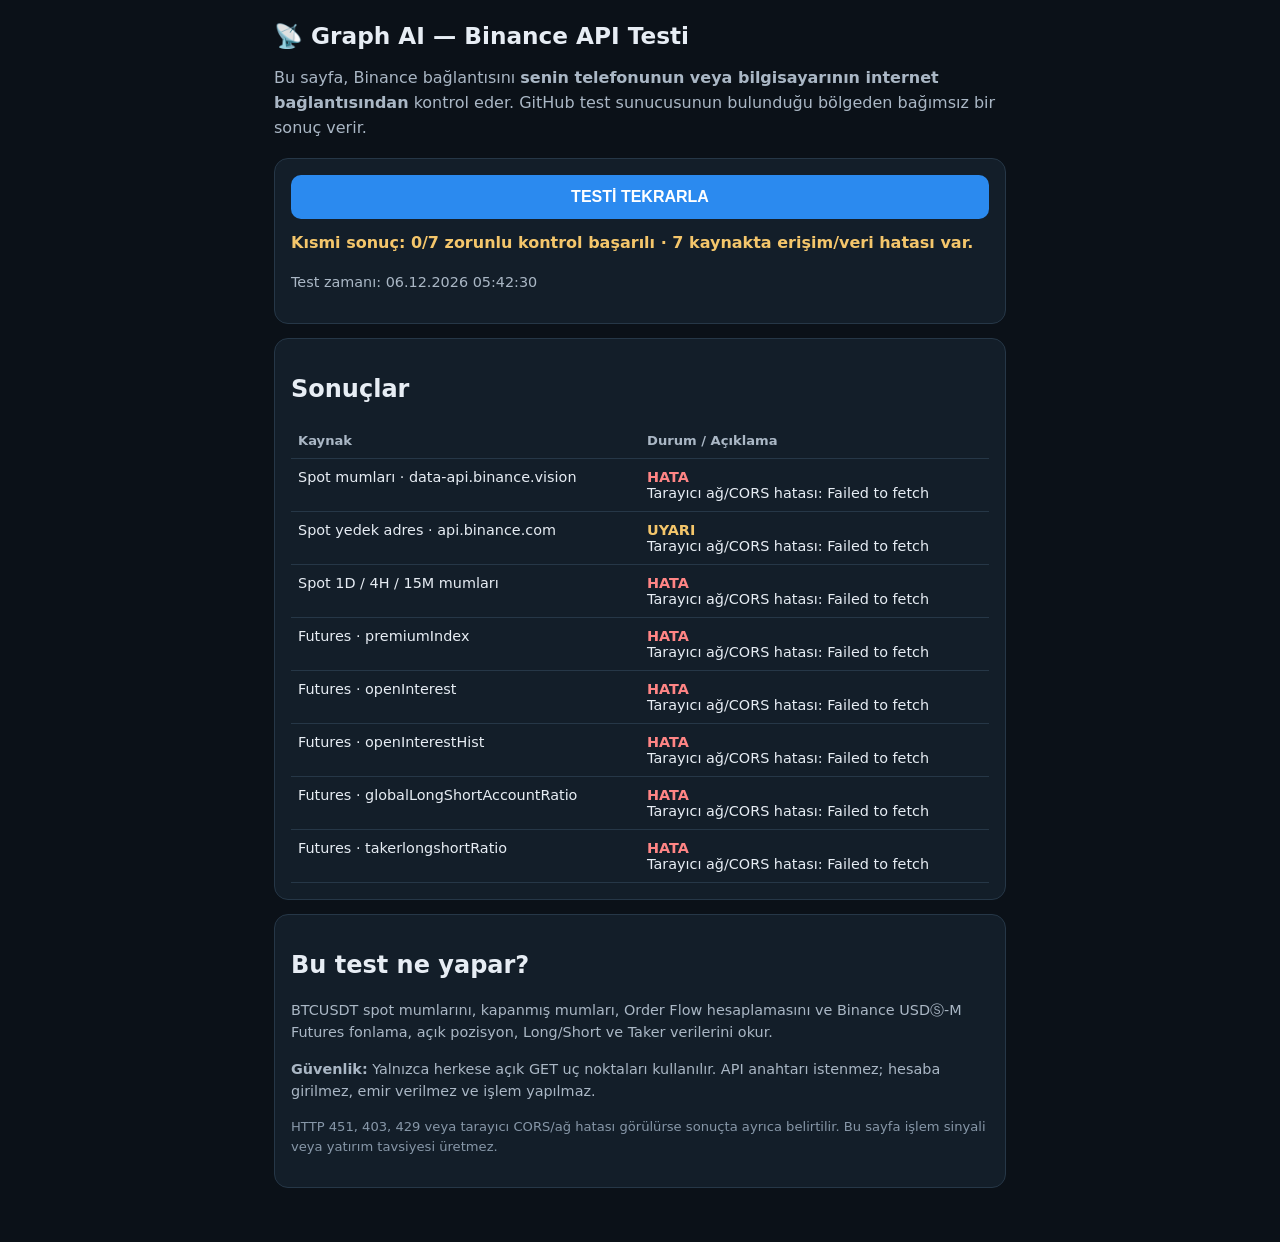
==== binance-api-check.html @ ad3826c0 "test: add browser-side Binance API diagnostic page" ====
<!doctype html>
<html lang="tr">
<head>
  <meta charset="utf-8">
  <meta name="viewport" content="width=device-width, initial-scale=1">
  <meta name="theme-color" content="#0b1118">
  <title>Graph AI — Binance API Bağlantı Testi</title>
  <style>
    :root { color-scheme: dark; font-family: system-ui, -apple-system, Segoe UI, sans-serif; background: #0b1118; color: #e7edf4; }
    * { box-sizing: border-box; }
    body { margin: 0; padding: 22px 14px 40px; max-width: 760px; margin-inline: auto; }
    header { margin-bottom: 18px; }
    h1 { font-size: 1.45rem; margin: 0 0 6px; }
    p { color: #aab7c5; line-height: 1.55; }
    .card { background: #131e29; border: 1px solid #263747; border-radius: 14px; padding: 16px; margin: 14px 0; }
    button { border: 0; border-radius: 10px; padding: 13px 18px; width: 100%; background: #2b8aef; color: white; font-weight: 700; font-size: 1rem; }
    button:disabled { opacity: .6; }
    #summary { font-weight: 700; margin: 12px 0 0; }
    .muted { font-size: .9rem; }
    table { width: 100%; border-collapse: collapse; table-layout: fixed; }
    th, td { padding: 10px 7px; border-bottom: 1px solid #263747; text-align: left; vertical-align: top; overflow-wrap: anywhere; }
    th { color: #aab7c5; font-size: .82rem; }
    td { font-size: .9rem; }
    td:first-child { width: 44%; }
    .ok { color: #55d69e; font-weight: 700; }
    .bad { color: #ff8585; font-weight: 700; }
    .warn { color: #f4c66b; font-weight: 700; }
    code { color: #a9d2ff; }
    .foot { font-size: .82rem; color: #8797a8; }
  </style>
</head>
<body>
  <header>
    <h1>📡 Graph AI — Binance API Testi</h1>
    <p>Bu sayfa, Binance bağlantısını <strong>senin telefonunun veya bilgisayarının internet bağlantısından</strong> kontrol eder. GitHub test sunucusunun bulunduğu bölgeden bağımsız bir sonuç verir.</p>
  </header>

  <section class="card">
    <button id="run" type="button">CANLI API TESTİNİ BAŞLAT</button>
    <p id="summary" role="status" aria-live="polite">Test henüz başlatılmadı.</p>
    <p id="time" class="muted"></p>
  </section>

  <section class="card">
    <h2>Sonuçlar</h2>
    <table>
      <thead><tr><th>Kaynak</th><th>Durum / Açıklama</th></tr></thead>
      <tbody id="results">
        <tr><td colspan="2">Testi başlatınca sonuçlar burada görünecek.</td></tr>
      </tbody>
    </table>
  </section>

  <section class="card">
    <h2>Bu test ne yapar?</h2>
    <p class="muted">BTCUSDT spot mumlarını, kapanmış mumları, Order Flow hesaplamasını ve Binance USDⓈ-M Futures fonlama, açık pozisyon, Long/Short ve Taker verilerini okur.</p>
    <p class="muted"><strong>Güvenlik:</strong> Yalnızca herkese açık GET uç noktaları kullanılır. API anahtarı istenmez; hesaba girilmez, emir verilmez ve işlem yapılmaz.</p>
    <p class="foot">HTTP 451, 403, 429 veya tarayıcı CORS/ağ hatası görülürse sonuçta ayrıca belirtilir. Bu sayfa işlem sinyali veya yatırım tavsiyesi üretmez.</p>
  </section>

  <script>
    (function () {
      'use strict';
      const HOUR = 60 * 60 * 1000;
      const runButton = document.getElementById('run');
      const resultsBody = document.getElementById('results');
      const summary = document.getElementById('summary');
      const timeLabel = document.getElementById('time');

      function requestJson(url, timeoutMs) {
        const controller = new AbortController();
        const timer = setTimeout(() => controller.abort(), timeoutMs || 12000);
        return fetch(url, {
          method: 'GET',
          mode: 'cors',
          cache: 'no-store',
          credentials: 'omit',
          headers: { Accept: 'application/json' },
          signal: controller.signal
        }).then(async response => {
          const text = await response.text();
          if (!response.ok) throw new Error('HTTP ' + response.status + (text ? ' — ' + text.slice(0, 140) : ''));
          try { return JSON.parse(text); }
          catch (_) { throw new Error('Sunucu geçerli JSON döndürmedi.'); }
        }).catch(error => {
          if (error && error.name === 'AbortError') throw new Error('Zaman aşımı (' + Math.round((timeoutMs || 12000) / 1000) + ' sn).');
          if (error instanceof TypeError) throw new Error('Tarayıcı ağ/CORS hatası: ' + error.message);
          throw error;
        }).finally(() => clearTimeout(timer));
      }

      function assert(condition, message) {
        if (!condition) throw new Error(message);
      }

      function validateKlines(rows, tf) {
        assert(Array.isArray(rows) && rows.length >= 20, 'En az 20 mum alınamadı.');
        const now = Date.now();
        const closed = rows.filter(row => Array.isArray(row) && Number(row[6]) < now);
        assert(closed.length >= 15, 'Yeterli kapanmış mum yok.');
        for (const row of rows) {
          assert(Array.isArray(row) && row.length >= 12, 'Binance Kline 12 alanlı şemaya uymuyor.');
          for (const index of [0,1,2,3,4,5,6,7,8,9,10]) assert(Number.isFinite(Number(row[index])), 'Mum alanı sayısal değil: ' + index);
        }
        const last = closed[closed.length - 1];
        const age = now - Number(last[6]);
        const step = tf === '1d' ? 24 * HOUR : tf === '4h' ? 4 * HOUR : tf === '15m' ? 15 * 60000 : HOUR;
        assert(age >= 0 && age <= 2 * step, 'Son kapanmış mum eski veya geçersiz.');
        return { count: rows.length, closed: closed.length, ageMinutes: Math.round(age / 60000), lastClose: Number(last[4]) };
      }

      function addResult(name, status, detail) {
        const tr = document.createElement('tr');
        const left = document.createElement('td');
        const right = document.createElement('td');
        const mark = document.createElement('span');
        mark.className = status === 'OK' ? 'ok' : status === 'UYARI' ? 'warn' : 'bad';
        mark.textContent = status;
        left.textContent = name;
        right.appendChild(mark);
        const desc = document.createElement('div');
        desc.textContent = detail || '';
        desc.className = 'muted';
        right.appendChild(desc);
        tr.append(left, right);
        resultsBody.appendChild(tr);
      }

      async function runOne(name, url, validator, optional) {
        try {
          const data = await requestJson(url, 15000);
          const detail = validator ? validator(data) : 'JSON yanıtı alındı.';
          addResult(name, 'OK', typeof detail === 'string' ? detail : JSON.stringify(detail));
          return { ok: true, optional: !!optional };
        } catch (error) {
          const message = String(error && error.message || error);
          const status = optional ? 'UYARI' : 'HATA';
          addResult(name, status, message);
          return { ok: false, optional: !!optional, error: message };
        }
      }

      async function start() {
        runButton.disabled = true;
        runButton.textContent = 'TEST EDİLİYOR…';
        resultsBody.replaceChildren();
        summary.textContent = 'Binance uç noktaları kontrol ediliyor…';
        timeLabel.textContent = '';

        const checks = await Promise.all([
          runOne('Spot mumları · data-api.binance.vision', 
            'https://data-api.binance.vision/api/v3/klines?symbol=BTCUSDT&interval=1h&limit=120',
            rows => validateKlines(rows, '1h')),
          runOne('Spot yedek adres · api.binance.com',
            'https://api.binance.com/api/v3/klines?symbol=BTCUSDT&interval=1h&limit=20',
            rows => validateKlines(rows, '1h'), true),
          runOne('Spot 1D / 4H / 15M mumları',
            'https://data-api.binance.vision/api/v3/klines?symbol=BTCUSDT&interval=1d&limit=120',
            rows => validateKlines(rows, '1d')),
          runOne('Futures · premiumIndex',
            'https://fapi.binance.com/fapi/v1/premiumIndex',
            rows => {
              assert(Array.isArray(rows), 'Tüm semboller için dizi dönmedi.');
              const btc = rows.find(row => row && row.symbol === 'BTCUSDT');
              assert(btc, 'Yanıtta BTCUSDT bulunamadı.');
              assert(Number.isFinite(Number(btc.time)) && Number.isFinite(Number(btc.lastFundingRate)), 'Fonlama alanı eksik.');
              const age = Date.now() - Number(btc.time);
              assert(age >= -5 * 60000 && age <= 30 * 60000, 'Fonlama verisi güncel değil.');
              return 'BTCUSDT fonlama=' + btc.lastFundingRate + ' · yaş=' + Math.round(age / 1000) + ' sn';
            }),
          runOne('Futures · openInterest',
            'https://fapi.binance.com/fapi/v1/openInterest?symbol=BTCUSDT',
            row => {
              assert(row && row.symbol === 'BTCUSDT' && Number(row.openInterest) > 0, 'Açık pozisyon alanı eksik.');
              return 'BTCUSDT açık pozisyon=' + row.openInterest;
            }),
          runOne('Futures · openInterestHist',
            'https://fapi.binance.com/futures/data/openInterestHist?symbol=BTCUSDT&period=1h&limit=6',
            rows => {
              assert(Array.isArray(rows) && rows.length > 0, 'Geçmiş açık pozisyon verisi boş.');
              const last = rows[rows.length - 1];
              assert(Number(last.sumOpenInterest) > 0 && Number.isFinite(Number(last.timestamp)), 'Geçmiş açık pozisyon alanları eksik.');
              const age = Date.now() - Number(last.timestamp);
              assert(age >= -5 * 60000 && age <= 2 * HOUR, 'Geçmiş açık pozisyon verisi eski.');
              return rows.length + ' kayıt · son veri yaşı=' + Math.round(age / 60000) + ' dk';
            }),
          runOne('Futures · globalLongShortAccountRatio',
            'https://fapi.binance.com/futures/data/globalLongShortAccountRatio?symbol=BTCUSDT&period=1h&limit=6',
            rows => {
              assert(Array.isArray(rows) && rows.length > 0, 'Long/Short verisi boş.');
              const last = rows[rows.length - 1];
              assert(Number(last.longShortRatio) > 0 && Number.isFinite(Number(last.timestamp)), 'Long/Short alanları eksik.');
              return 'Long/Short=' + last.longShortRatio;
            }),
          runOne('Futures · takerlongshortRatio',
            'https://fapi.binance.com/futures/data/takerlongshortRatio?symbol=BTCUSDT&period=1h&limit=6',
            rows => {
              assert(Array.isArray(rows) && rows.length > 0, 'Taker verisi boş.');
              const last = rows[rows.length - 1];
              assert(Number(last.buySellRatio) > 0 && Number.isFinite(Number(last.timestamp)), 'Taker oranı alanları eksik.');
              return 'Buy/Sell=' + last.buySellRatio;
            })
        ]);

        const required = checks.filter(row => !row.optional);
        const failed = required.filter(row => !row.ok).length;
        const passed = required.length - failed;
        const optionalFailed = checks.filter(row => row.optional && !row.ok).length;
        summary.textContent = failed === 0
          ? 'Tamamlandı: ' + passed + '/' + required.length + ' zorunlu kontrol başarılı' + (optionalFailed ? ' · yedek adres uyarısı: ' + optionalFailed : '')
          : 'Kısmi sonuç: ' + passed + '/' + required.length + ' zorunlu kontrol başarılı · ' + failed + ' kaynakta erişim/veri hatası var.';
        summary.className = failed === 0 ? 'ok' : 'warn';
        timeLabel.textContent = 'Test zamanı: ' + new Date().toLocaleString('tr-TR');
        runButton.disabled = false;
        runButton.textContent = 'TESTİ TEKRARLA';
      }

      runButton.addEventListener('click', start);
      start();
    })();
  </script>
</body>
</html>
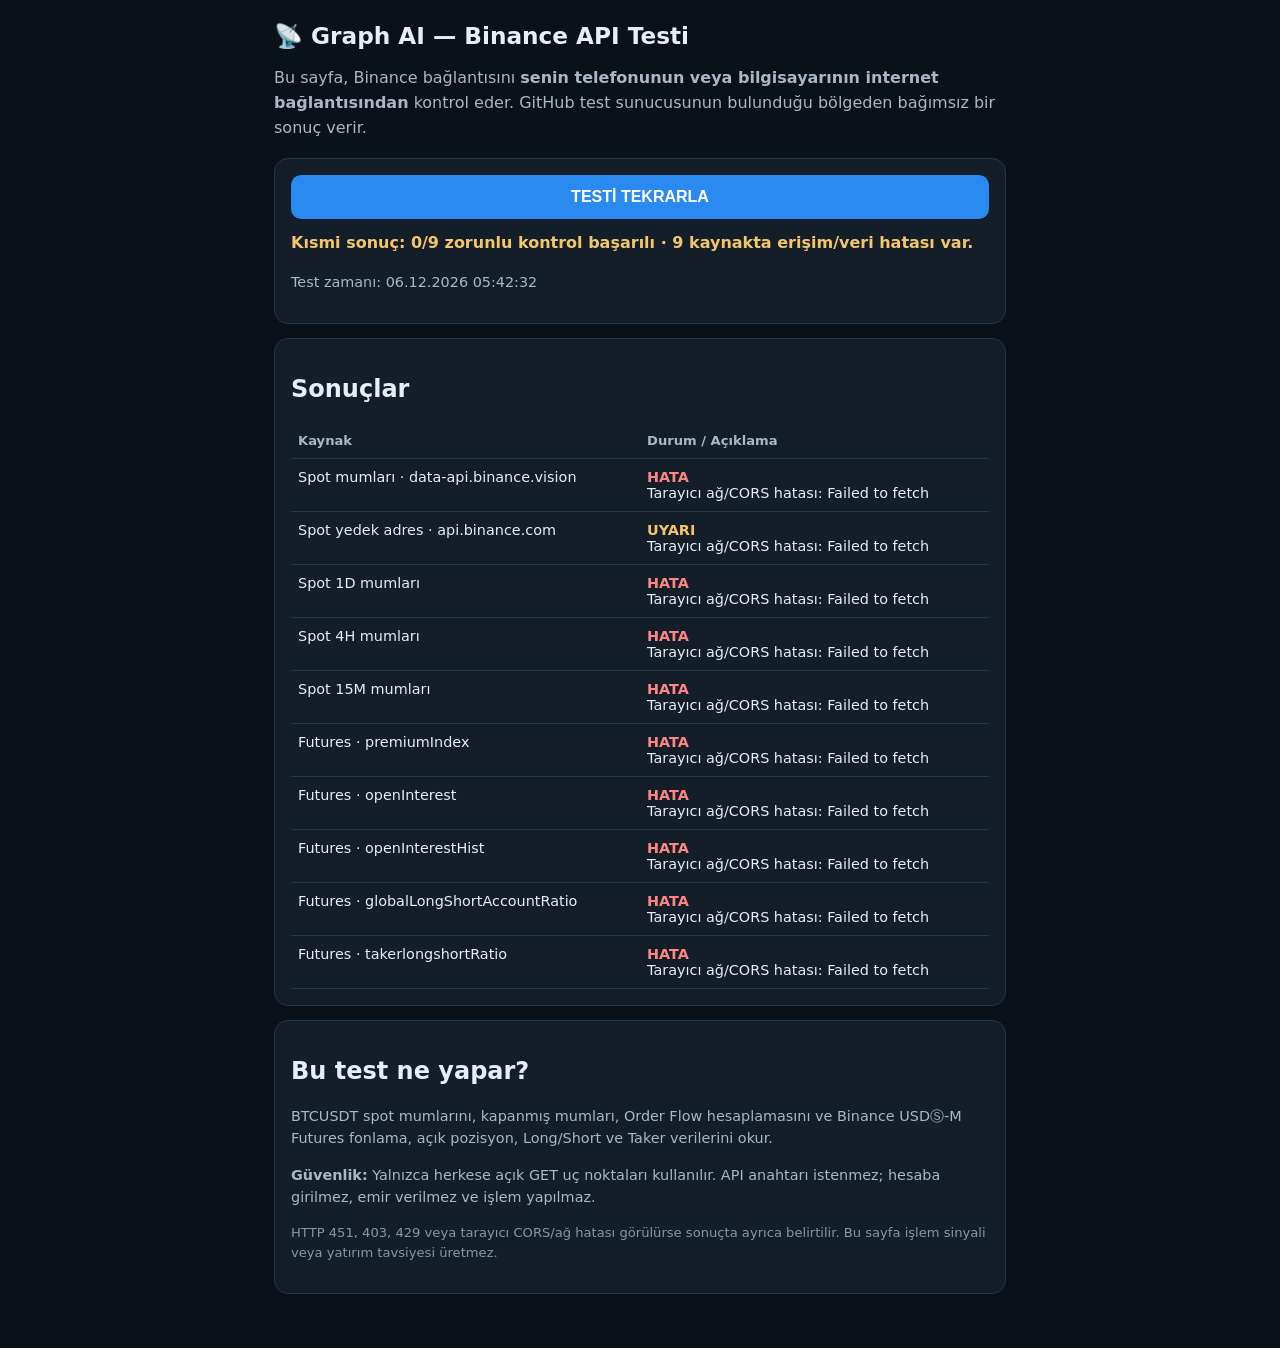
==== commit 68736dc7: "test: cover all spot timeframes in browser diagnostic" ====
--- a/binance-api-check.html
+++ b/binance-api-check.html
@@ -154,9 +154,15 @@
           runOne('Spot yedek adres · api.binance.com',
             'https://api.binance.com/api/v3/klines?symbol=BTCUSDT&interval=1h&limit=20',
             rows => validateKlines(rows, '1h'), true),
-          runOne('Spot 1D / 4H / 15M mumları',
+          runOne('Spot 1D mumları',
             'https://data-api.binance.vision/api/v3/klines?symbol=BTCUSDT&interval=1d&limit=120',
             rows => validateKlines(rows, '1d')),
+          runOne('Spot 4H mumları',
+            'https://data-api.binance.vision/api/v3/klines?symbol=BTCUSDT&interval=4h&limit=120',
+            rows => validateKlines(rows, '4h')),
+          runOne('Spot 15M mumları',
+            'https://data-api.binance.vision/api/v3/klines?symbol=BTCUSDT&interval=15m&limit=120',
+            rows => validateKlines(rows, '15m')),
           runOne('Futures · premiumIndex',
             'https://fapi.binance.com/fapi/v1/premiumIndex',
             rows => {
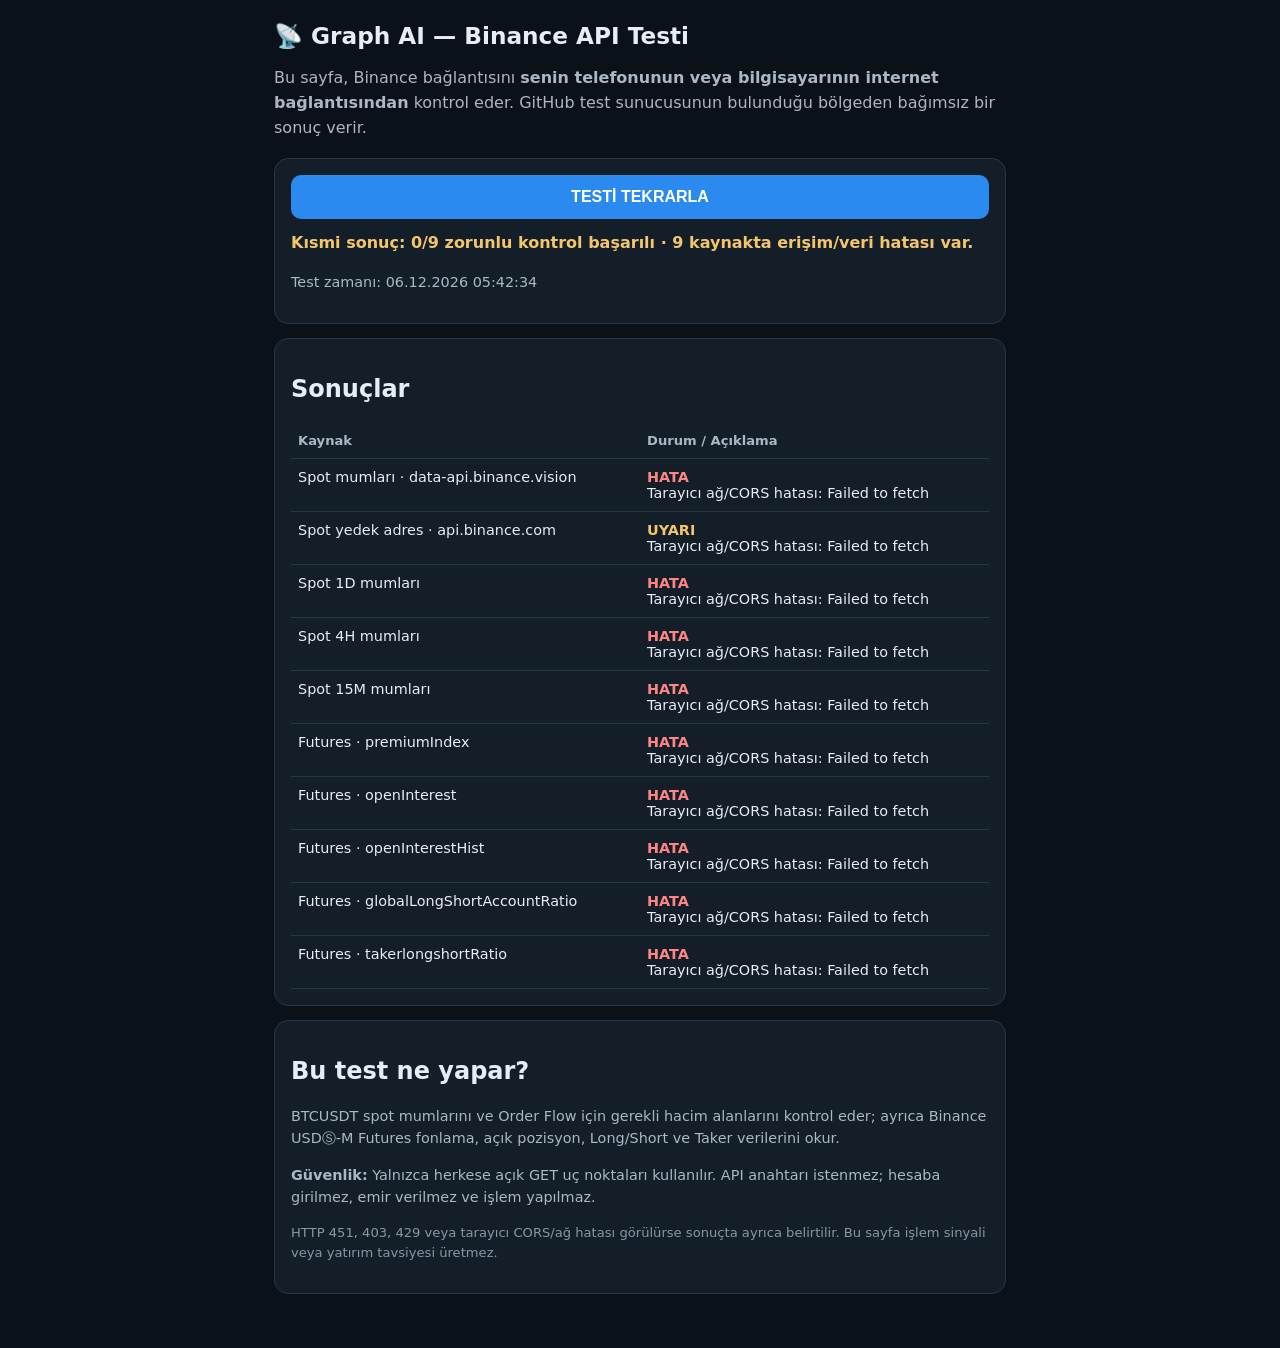
==== commit d5f74907: "test: strengthen browser diagnostic data freshness checks" ====
--- a/binance-api-check.html
+++ b/binance-api-check.html
@@ -53,7 +53,7 @@
 
   <section class="card">
     <h2>Bu test ne yapar?</h2>
-    <p class="muted">BTCUSDT spot mumlarını, kapanmış mumları, Order Flow hesaplamasını ve Binance USDⓈ-M Futures fonlama, açık pozisyon, Long/Short ve Taker verilerini okur.</p>
+    <p class="muted">BTCUSDT spot mumlarını ve Order Flow için gerekli hacim alanlarını kontrol eder; ayrıca Binance USDⓈ-M Futures fonlama, açık pozisyon, Long/Short ve Taker verilerini okur.</p>
     <p class="muted"><strong>Güvenlik:</strong> Yalnızca herkese açık GET uç noktaları kullanılır. API anahtarı istenmez; hesaba girilmez, emir verilmez ve işlem yapılmaz.</p>
     <p class="foot">HTTP 451, 403, 429 veya tarayıcı CORS/ağ hatası görülürse sonuçta ayrıca belirtilir. Bu sayfa işlem sinyali veya yatırım tavsiyesi üretmez.</p>
   </section>
@@ -101,6 +101,7 @@
         for (const row of rows) {
           assert(Array.isArray(row) && row.length >= 12, 'Binance Kline 12 alanlı şemaya uymuyor.');
           for (const index of [0,1,2,3,4,5,6,7,8,9,10]) assert(Number.isFinite(Number(row[index])), 'Mum alanı sayısal değil: ' + index);
+          assert(Number(row[10]) <= Number(row[7]) + 1e-8, 'Taker buy quote volume toplam quote volume değerini aşıyor.');
         }
         const last = closed[closed.length - 1];
         const age = now - Number(last[6]);
@@ -178,7 +179,9 @@
             'https://fapi.binance.com/fapi/v1/openInterest?symbol=BTCUSDT',
             row => {
               assert(row && row.symbol === 'BTCUSDT' && Number(row.openInterest) > 0, 'Açık pozisyon alanı eksik.');
-              return 'BTCUSDT açık pozisyon=' + row.openInterest;
+              const age = Date.now() - Number(row.time);
+              assert(Number.isFinite(age) && age >= -5 * 60000 && age <= 5 * 60000, 'Açık pozisyon verisi güncel değil.');
+              return 'BTCUSDT açık pozisyon=' + row.openInterest + ' · yaş=' + Math.round(age / 1000) + ' sn';
             }),
           runOne('Futures · openInterestHist',
             'https://fapi.binance.com/futures/data/openInterestHist?symbol=BTCUSDT&period=1h&limit=6',
@@ -196,7 +199,9 @@
               assert(Array.isArray(rows) && rows.length > 0, 'Long/Short verisi boş.');
               const last = rows[rows.length - 1];
               assert(Number(last.longShortRatio) > 0 && Number.isFinite(Number(last.timestamp)), 'Long/Short alanları eksik.');
-              return 'Long/Short=' + last.longShortRatio;
+              const age = Date.now() - Number(last.timestamp);
+              assert(age >= -5 * 60000 && age <= 2 * HOUR, 'Long/Short verisi güncel değil.');
+              return 'Long/Short=' + last.longShortRatio + ' · yaş=' + Math.round(age / 60000) + ' dk';
             }),
           runOne('Futures · takerlongshortRatio',
             'https://fapi.binance.com/futures/data/takerlongshortRatio?symbol=BTCUSDT&period=1h&limit=6',
@@ -204,7 +209,9 @@
               assert(Array.isArray(rows) && rows.length > 0, 'Taker verisi boş.');
               const last = rows[rows.length - 1];
               assert(Number(last.buySellRatio) > 0 && Number.isFinite(Number(last.timestamp)), 'Taker oranı alanları eksik.');
-              return 'Buy/Sell=' + last.buySellRatio;
+              const age = Date.now() - Number(last.timestamp);
+              assert(age >= -5 * 60000 && age <= 2 * HOUR, 'Taker verisi güncel değil.');
+              return 'Buy/Sell=' + last.buySellRatio + ' · yaş=' + Math.round(age / 60000) + ' dk';
             })
         ]);
 
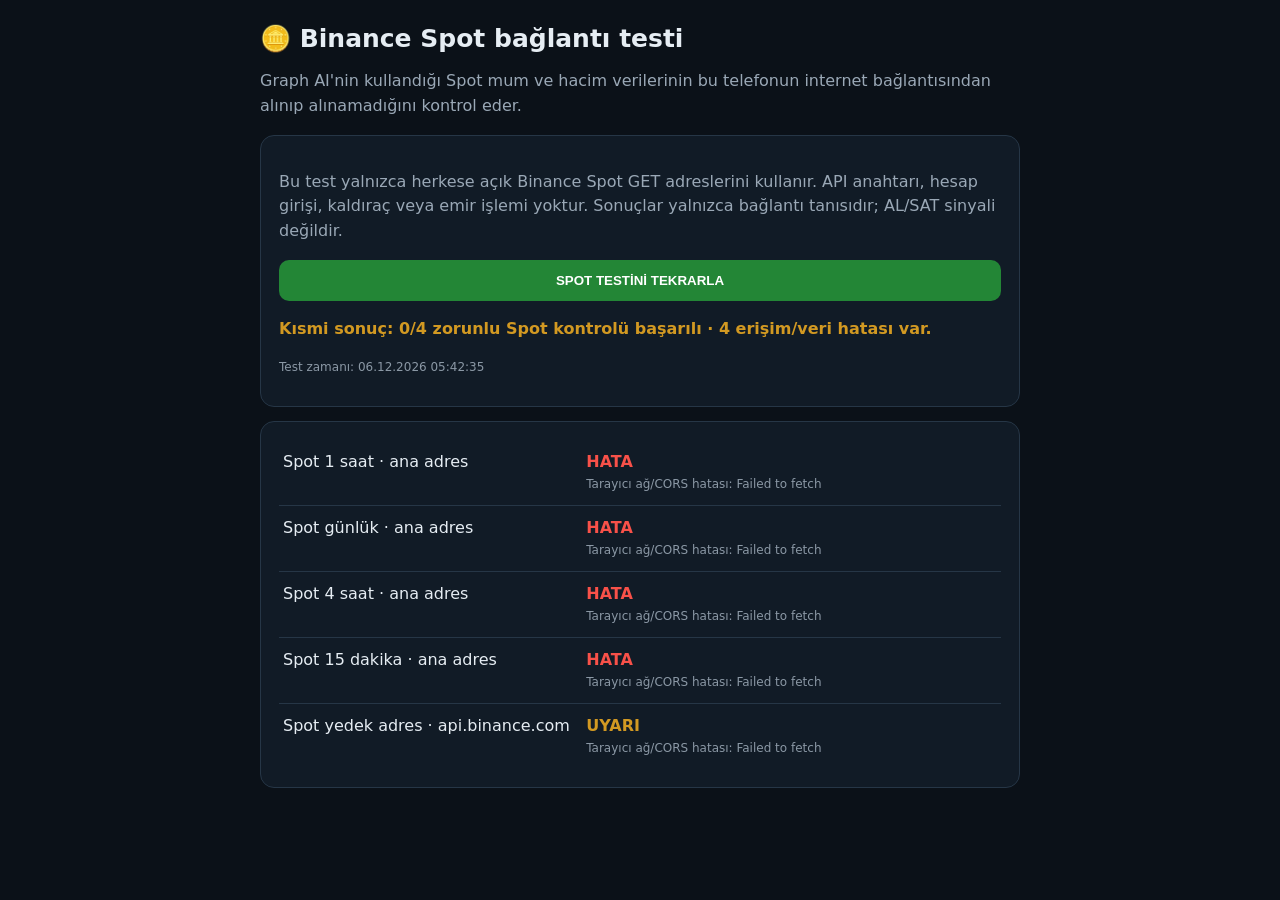
==== commit 9813cdd8: "test: make Binance diagnostic Spot-only" ====
--- a/binance-api-check.html
+++ b/binance-api-check.html
@@ -1,92 +1,69 @@
 <!doctype html>
 <html lang="tr">
 <head>
-  <meta charset="utf-8">
+  <meta charset="UTF-8">
   <meta name="viewport" content="width=device-width, initial-scale=1">
   <meta name="theme-color" content="#0b1118">
-  <title>Graph AI — Binance API Bağlantı Testi</title>
+  <title>Binance Spot Bağlantı Testi · Graph AI</title>
   <style>
-    :root { color-scheme: dark; font-family: system-ui, -apple-system, Segoe UI, sans-serif; background: #0b1118; color: #e7edf4; }
+    :root { color-scheme: dark; font-family: system-ui, -apple-system, Segoe UI, sans-serif; background: #0b1118; color: #e6edf3; }
     * { box-sizing: border-box; }
-    body { margin: 0; padding: 22px 14px 40px; max-width: 760px; margin-inline: auto; }
-    header { margin-bottom: 18px; }
-    h1 { font-size: 1.45rem; margin: 0 0 6px; }
-    p { color: #aab7c5; line-height: 1.55; }
-    .card { background: #131e29; border: 1px solid #263747; border-radius: 14px; padding: 16px; margin: 14px 0; }
-    button { border: 0; border-radius: 10px; padding: 13px 18px; width: 100%; background: #2b8aef; color: white; font-weight: 700; font-size: 1rem; }
-    button:disabled { opacity: .6; }
-    #summary { font-weight: 700; margin: 12px 0 0; }
-    .muted { font-size: .9rem; }
-    table { width: 100%; border-collapse: collapse; table-layout: fixed; }
-    th, td { padding: 10px 7px; border-bottom: 1px solid #263747; text-align: left; vertical-align: top; overflow-wrap: anywhere; }
-    th { color: #aab7c5; font-size: .82rem; }
-    td { font-size: .9rem; }
-    td:first-child { width: 44%; }
-    .ok { color: #55d69e; font-weight: 700; }
-    .bad { color: #ff8585; font-weight: 700; }
-    .warn { color: #f4c66b; font-weight: 700; }
-    code { color: #a9d2ff; }
-    .foot { font-size: .82rem; color: #8797a8; }
+    body { margin: 0; padding: 24px 14px 48px; }
+    main { width: min(760px, 100%); margin: auto; }
+    h1 { font-size: 25px; margin: 0 0 8px; }
+    p { line-height: 1.55; color: #9aa8b6; }
+    .card { background: #111b26; border: 1px solid #263646; border-radius: 14px; padding: 18px; margin: 14px 0; }
+    button { border: 0; border-radius: 10px; background: #238636; color: white; padding: 13px 18px; font-weight: 700; width: 100%; cursor: pointer; }
+    button:disabled { opacity: .6; cursor: wait; }
+    table { width: 100%; border-collapse: collapse; }
+    td { padding: 12px 4px; border-bottom: 1px solid #263646; vertical-align: top; }
+    td:first-child { width: 42%; }
+    tr:last-child td { border-bottom: 0; }
+    .ok { color: #3fb950; font-weight: 700; }
+    .warn { color: #d29922; font-weight: 700; }
+    .bad { color: #f85149; font-weight: 700; }
+    .muted { color: #8b98a5; font-size: 12px; line-height: 1.5; margin-top: 4px; overflow-wrap: anywhere; }
+    #summary { font-weight: 700; }
   </style>
 </head>
 <body>
-  <header>
-    <h1>📡 Graph AI — Binance API Testi</h1>
-    <p>Bu sayfa, Binance bağlantısını <strong>senin telefonunun veya bilgisayarının internet bağlantısından</strong> kontrol eder. GitHub test sunucusunun bulunduğu bölgeden bağımsız bir sonuç verir.</p>
-  </header>
-
-  <section class="card">
-    <button id="run" type="button">CANLI API TESTİNİ BAŞLAT</button>
-    <p id="summary" role="status" aria-live="polite">Test henüz başlatılmadı.</p>
-    <p id="time" class="muted"></p>
-  </section>
-
-  <section class="card">
-    <h2>Sonuçlar</h2>
-    <table>
-      <thead><tr><th>Kaynak</th><th>Durum / Açıklama</th></tr></thead>
-      <tbody id="results">
-        <tr><td colspan="2">Testi başlatınca sonuçlar burada görünecek.</td></tr>
-      </tbody>
-    </table>
-  </section>
-
-  <section class="card">
-    <h2>Bu test ne yapar?</h2>
-    <p class="muted">BTCUSDT spot mumlarını ve Order Flow için gerekli hacim alanlarını kontrol eder; ayrıca Binance USDⓈ-M Futures fonlama, açık pozisyon, Long/Short ve Taker verilerini okur.</p>
-    <p class="muted"><strong>Güvenlik:</strong> Yalnızca herkese açık GET uç noktaları kullanılır. API anahtarı istenmez; hesaba girilmez, emir verilmez ve işlem yapılmaz.</p>
-    <p class="foot">HTTP 451, 403, 429 veya tarayıcı CORS/ağ hatası görülürse sonuçta ayrıca belirtilir. Bu sayfa işlem sinyali veya yatırım tavsiyesi üretmez.</p>
-  </section>
-
+  <main>
+    <h1>🪙 Binance Spot bağlantı testi</h1>
+    <p>Graph AI'nin kullandığı Spot mum ve hacim verilerinin bu telefonun internet bağlantısından alınıp alınamadığını kontrol eder.</p>
+    <section class="card">
+      <p>Bu test yalnızca herkese açık Binance Spot GET adreslerini kullanır. API anahtarı, hesap girişi, kaldıraç veya emir işlemi yoktur. Sonuçlar yalnızca bağlantı tanısıdır; AL/SAT sinyali değildir.</p>
+      <button id="run" type="button">SPOT TESTİNİ BAŞLAT</button>
+      <p id="summary" role="status" aria-live="polite">Test hazırlanıyor…</p>
+      <p id="time" class="muted"></p>
+    </section>
+    <section class="card">
+      <table aria-label="Spot bağlantı sonuçları"><tbody id="results"></tbody></table>
+    </section>
+  </main>
   <script>
     (function () {
       'use strict';
       const HOUR = 60 * 60 * 1000;
-      const runButton = document.getElementById('run');
-      const resultsBody = document.getElementById('results');
+      const results = document.getElementById('results');
       const summary = document.getElementById('summary');
       const timeLabel = document.getElementById('time');
+      const runButton = document.getElementById('run');
 
-      function requestJson(url, timeoutMs) {
+      async function requestJson(url, timeoutMs) {
         const controller = new AbortController();
         const timer = setTimeout(() => controller.abort(), timeoutMs || 12000);
-        return fetch(url, {
-          method: 'GET',
-          mode: 'cors',
-          cache: 'no-store',
-          credentials: 'omit',
-          headers: { Accept: 'application/json' },
-          signal: controller.signal
-        }).then(async response => {
-          const text = await response.text();
-          if (!response.ok) throw new Error('HTTP ' + response.status + (text ? ' — ' + text.slice(0, 140) : ''));
-          try { return JSON.parse(text); }
+        try {
+          const response = await fetch(url, { signal: controller.signal, cache: 'no-store' });
+          if (!response.ok) throw new Error('HTTP ' + response.status + (response.status === 451 ? ' · Bölgesel erişim kısıtı' : response.status === 429 ? ' · İstek sınırı' : ''));
+          try { return await response.json(); }
           catch (_) { throw new Error('Sunucu geçerli JSON döndürmedi.'); }
-        }).catch(error => {
+        } catch (error) {
           if (error && error.name === 'AbortError') throw new Error('Zaman aşımı (' + Math.round((timeoutMs || 12000) / 1000) + ' sn).');
           if (error instanceof TypeError) throw new Error('Tarayıcı ağ/CORS hatası: ' + error.message);
           throw error;
-        }).finally(() => clearTimeout(timer));
+        } finally {
+          clearTimeout(timer);
+        }
       }
 
       function assert(condition, message) {
@@ -99,133 +76,70 @@
         const closed = rows.filter(row => Array.isArray(row) && Number(row[6]) < now);
         assert(closed.length >= 15, 'Yeterli kapanmış mum yok.');
         for (const row of rows) {
-          assert(Array.isArray(row) && row.length >= 12, 'Binance Kline 12 alanlı şemaya uymuyor.');
+          assert(Array.isArray(row) && row.length >= 12, 'Binance Spot mum şeması 12 alan içermiyor.');
           for (const index of [0,1,2,3,4,5,6,7,8,9,10]) assert(Number.isFinite(Number(row[index])), 'Mum alanı sayısal değil: ' + index);
-          assert(Number(row[10]) <= Number(row[7]) + 1e-8, 'Taker buy quote volume toplam quote volume değerini aşıyor.');
+          assert(Number(row[10]) <= Number(row[7]) + 1e-8, 'Taker alım kotasyonu toplam kotasyon hacmini aşıyor.');
         }
         const last = closed[closed.length - 1];
         const age = now - Number(last[6]);
         const step = tf === '1d' ? 24 * HOUR : tf === '4h' ? 4 * HOUR : tf === '15m' ? 15 * 60000 : HOUR;
         assert(age >= 0 && age <= 2 * step, 'Son kapanmış mum eski veya geçersiz.');
-        return { count: rows.length, closed: closed.length, ageMinutes: Math.round(age / 60000), lastClose: Number(last[4]) };
+        return rows.length + ' mum · ' + closed.length + ' kapanmış · son kapanış ' + Math.round(age / 60000) + ' dk önce';
       }
 
-      function addResult(name, status, detail) {
-        const tr = document.createElement('tr');
-        const left = document.createElement('td');
-        const right = document.createElement('td');
-        const mark = document.createElement('span');
-        mark.className = status === 'OK' ? 'ok' : status === 'UYARI' ? 'warn' : 'bad';
-        mark.textContent = status;
-        left.textContent = name;
-        right.appendChild(mark);
-        const desc = document.createElement('div');
-        desc.textContent = detail || '';
-        desc.className = 'muted';
-        right.appendChild(desc);
-        tr.append(left, right);
-        resultsBody.appendChild(tr);
-      }
-
-      async function runOne(name, url, validator, optional) {
+      async function runOne(name, url, tf, optional) {
         try {
-          const data = await requestJson(url, 15000);
-          const detail = validator ? validator(data) : 'JSON yanıtı alındı.';
-          addResult(name, 'OK', typeof detail === 'string' ? detail : JSON.stringify(detail));
-          return { ok: true, optional: !!optional };
+          const rows = await requestJson(url, 15000);
+          const detail = tf ? validateKlines(rows, tf) : 'Spot yedek adresinden JSON yanıtı alındı.';
+          return { ok: true, optional: !!optional, name: name, detail: detail };
         } catch (error) {
-          const message = String(error && error.message || error);
-          const status = optional ? 'UYARI' : 'HATA';
-          addResult(name, status, message);
-          return { ok: false, optional: !!optional, error: message };
+          return { ok: false, optional: !!optional, name: name, detail: String(error && error.message || error) };
         }
       }
 
       async function start() {
         runButton.disabled = true;
         runButton.textContent = 'TEST EDİLİYOR…';
-        resultsBody.replaceChildren();
-        summary.textContent = 'Binance uç noktaları kontrol ediliyor…';
+        results.replaceChildren();
+        summary.textContent = 'Spot mum adresleri kontrol ediliyor…';
         timeLabel.textContent = '';
 
         const checks = await Promise.all([
-          runOne('Spot mumları · data-api.binance.vision', 
-            'https://data-api.binance.vision/api/v3/klines?symbol=BTCUSDT&interval=1h&limit=120',
-            rows => validateKlines(rows, '1h')),
-          runOne('Spot yedek adres · api.binance.com',
-            'https://api.binance.com/api/v3/klines?symbol=BTCUSDT&interval=1h&limit=20',
-            rows => validateKlines(rows, '1h'), true),
-          runOne('Spot 1D mumları',
-            'https://data-api.binance.vision/api/v3/klines?symbol=BTCUSDT&interval=1d&limit=120',
-            rows => validateKlines(rows, '1d')),
-          runOne('Spot 4H mumları',
-            'https://data-api.binance.vision/api/v3/klines?symbol=BTCUSDT&interval=4h&limit=120',
-            rows => validateKlines(rows, '4h')),
-          runOne('Spot 15M mumları',
-            'https://data-api.binance.vision/api/v3/klines?symbol=BTCUSDT&interval=15m&limit=120',
-            rows => validateKlines(rows, '15m')),
-          runOne('Futures · premiumIndex',
-            'https://fapi.binance.com/fapi/v1/premiumIndex',
-            rows => {
-              assert(Array.isArray(rows), 'Tüm semboller için dizi dönmedi.');
-              const btc = rows.find(row => row && row.symbol === 'BTCUSDT');
-              assert(btc, 'Yanıtta BTCUSDT bulunamadı.');
-              assert(Number.isFinite(Number(btc.time)) && Number.isFinite(Number(btc.lastFundingRate)), 'Fonlama alanı eksik.');
-              const age = Date.now() - Number(btc.time);
-              assert(age >= -5 * 60000 && age <= 30 * 60000, 'Fonlama verisi güncel değil.');
-              return 'BTCUSDT fonlama=' + btc.lastFundingRate + ' · yaş=' + Math.round(age / 1000) + ' sn';
-            }),
-          runOne('Futures · openInterest',
-            'https://fapi.binance.com/fapi/v1/openInterest?symbol=BTCUSDT',
-            row => {
-              assert(row && row.symbol === 'BTCUSDT' && Number(row.openInterest) > 0, 'Açık pozisyon alanı eksik.');
-              const age = Date.now() - Number(row.time);
-              assert(Number.isFinite(age) && age >= -5 * 60000 && age <= 5 * 60000, 'Açık pozisyon verisi güncel değil.');
-              return 'BTCUSDT açık pozisyon=' + row.openInterest + ' · yaş=' + Math.round(age / 1000) + ' sn';
-            }),
-          runOne('Futures · openInterestHist',
-            'https://fapi.binance.com/futures/data/openInterestHist?symbol=BTCUSDT&period=1h&limit=6',
-            rows => {
-              assert(Array.isArray(rows) && rows.length > 0, 'Geçmiş açık pozisyon verisi boş.');
-              const last = rows[rows.length - 1];
-              assert(Number(last.sumOpenInterest) > 0 && Number.isFinite(Number(last.timestamp)), 'Geçmiş açık pozisyon alanları eksik.');
-              const age = Date.now() - Number(last.timestamp);
-              assert(age >= -5 * 60000 && age <= 2 * HOUR, 'Geçmiş açık pozisyon verisi eski.');
-              return rows.length + ' kayıt · son veri yaşı=' + Math.round(age / 60000) + ' dk';
-            }),
-          runOne('Futures · globalLongShortAccountRatio',
-            'https://fapi.binance.com/futures/data/globalLongShortAccountRatio?symbol=BTCUSDT&period=1h&limit=6',
-            rows => {
-              assert(Array.isArray(rows) && rows.length > 0, 'Long/Short verisi boş.');
-              const last = rows[rows.length - 1];
-              assert(Number(last.longShortRatio) > 0 && Number.isFinite(Number(last.timestamp)), 'Long/Short alanları eksik.');
-              const age = Date.now() - Number(last.timestamp);
-              assert(age >= -5 * 60000 && age <= 2 * HOUR, 'Long/Short verisi güncel değil.');
-              return 'Long/Short=' + last.longShortRatio + ' · yaş=' + Math.round(age / 60000) + ' dk';
-            }),
-          runOne('Futures · takerlongshortRatio',
-            'https://fapi.binance.com/futures/data/takerlongshortRatio?symbol=BTCUSDT&period=1h&limit=6',
-            rows => {
-              assert(Array.isArray(rows) && rows.length > 0, 'Taker verisi boş.');
-              const last = rows[rows.length - 1];
-              assert(Number(last.buySellRatio) > 0 && Number.isFinite(Number(last.timestamp)), 'Taker oranı alanları eksik.');
-              const age = Date.now() - Number(last.timestamp);
-              assert(age >= -5 * 60000 && age <= 2 * HOUR, 'Taker verisi güncel değil.');
-              return 'Buy/Sell=' + last.buySellRatio + ' · yaş=' + Math.round(age / 60000) + ' dk';
-            })
+          runOne('Spot 1 saat · ana adres', 'https://data-api.binance.vision/api/v3/klines?symbol=BTCUSDT&interval=1h&limit=120', '1h'),
+          runOne('Spot günlük · ana adres', 'https://data-api.binance.vision/api/v3/klines?symbol=BTCUSDT&interval=1d&limit=120', '1d'),
+          runOne('Spot 4 saat · ana adres', 'https://data-api.binance.vision/api/v3/klines?symbol=BTCUSDT&interval=4h&limit=120', '4h'),
+          runOne('Spot 15 dakika · ana adres', 'https://data-api.binance.vision/api/v3/klines?symbol=BTCUSDT&interval=15m&limit=120', '15m'),
+          runOne('Spot yedek adres · api.binance.com', 'https://api.binance.com/api/v3/klines?symbol=BTCUSDT&interval=1h&limit=20', null, true)
         ]);
 
-        const required = checks.filter(row => !row.optional);
-        const failed = required.filter(row => !row.ok).length;
+        checks.forEach(item => {
+          const tr = document.createElement('tr');
+          const name = document.createElement('td');
+          const result = document.createElement('td');
+          const mark = document.createElement('span');
+          mark.className = item.ok ? 'ok' : item.optional ? 'warn' : 'bad';
+          mark.textContent = item.ok ? 'OK' : item.optional ? 'UYARI' : 'HATA';
+          name.textContent = item.name;
+          result.appendChild(mark);
+          const detail = document.createElement('div');
+          detail.className = 'muted';
+          detail.textContent = item.detail;
+          result.appendChild(detail);
+          tr.append(name, result);
+          results.appendChild(tr);
+        });
+
+        const required = checks.filter(item => !item.optional);
+        const failed = required.filter(item => !item.ok).length;
         const passed = required.length - failed;
-        const optionalFailed = checks.filter(row => row.optional && !row.ok).length;
+        const optionalFailed = checks.some(item => item.optional && !item.ok);
         summary.textContent = failed === 0
-          ? 'Tamamlandı: ' + passed + '/' + required.length + ' zorunlu kontrol başarılı' + (optionalFailed ? ' · yedek adres uyarısı: ' + optionalFailed : '')
-          : 'Kısmi sonuç: ' + passed + '/' + required.length + ' zorunlu kontrol başarılı · ' + failed + ' kaynakta erişim/veri hatası var.';
+          ? 'Tamamlandı: ' + passed + '/' + required.length + ' zorunlu Spot kontrolü başarılı' + (optionalFailed ? ' · yedek adres uyarısı var' : '')
+          : 'Kısmi sonuç: ' + passed + '/' + required.length + ' zorunlu Spot kontrolü başarılı · ' + failed + ' erişim/veri hatası var.';
         summary.className = failed === 0 ? 'ok' : 'warn';
         timeLabel.textContent = 'Test zamanı: ' + new Date().toLocaleString('tr-TR');
         runButton.disabled = false;
-        runButton.textContent = 'TESTİ TEKRARLA';
+        runButton.textContent = 'SPOT TESTİNİ TEKRARLA';
       }
 
       runButton.addEventListener('click', start);
@@ -233,4 +147,4 @@
     })();
   </script>
 </body>
-</html>
+</html>
